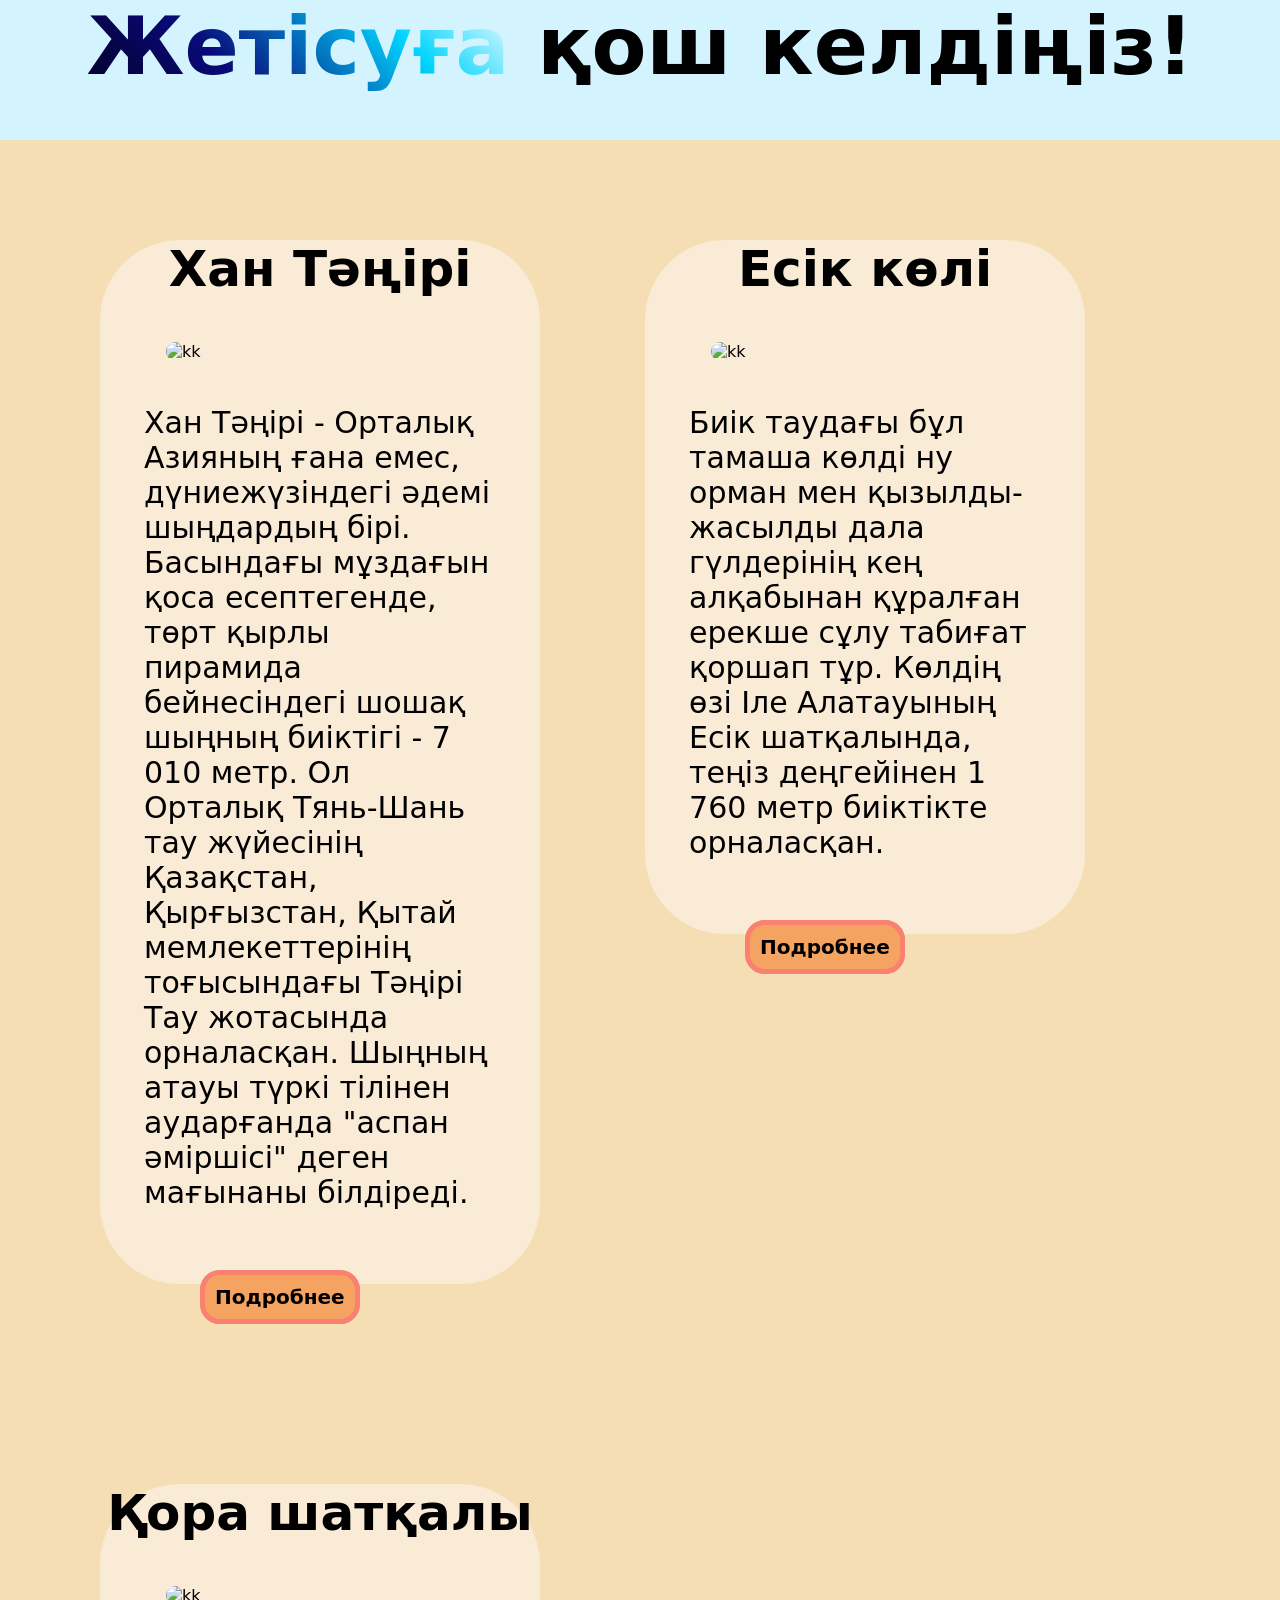
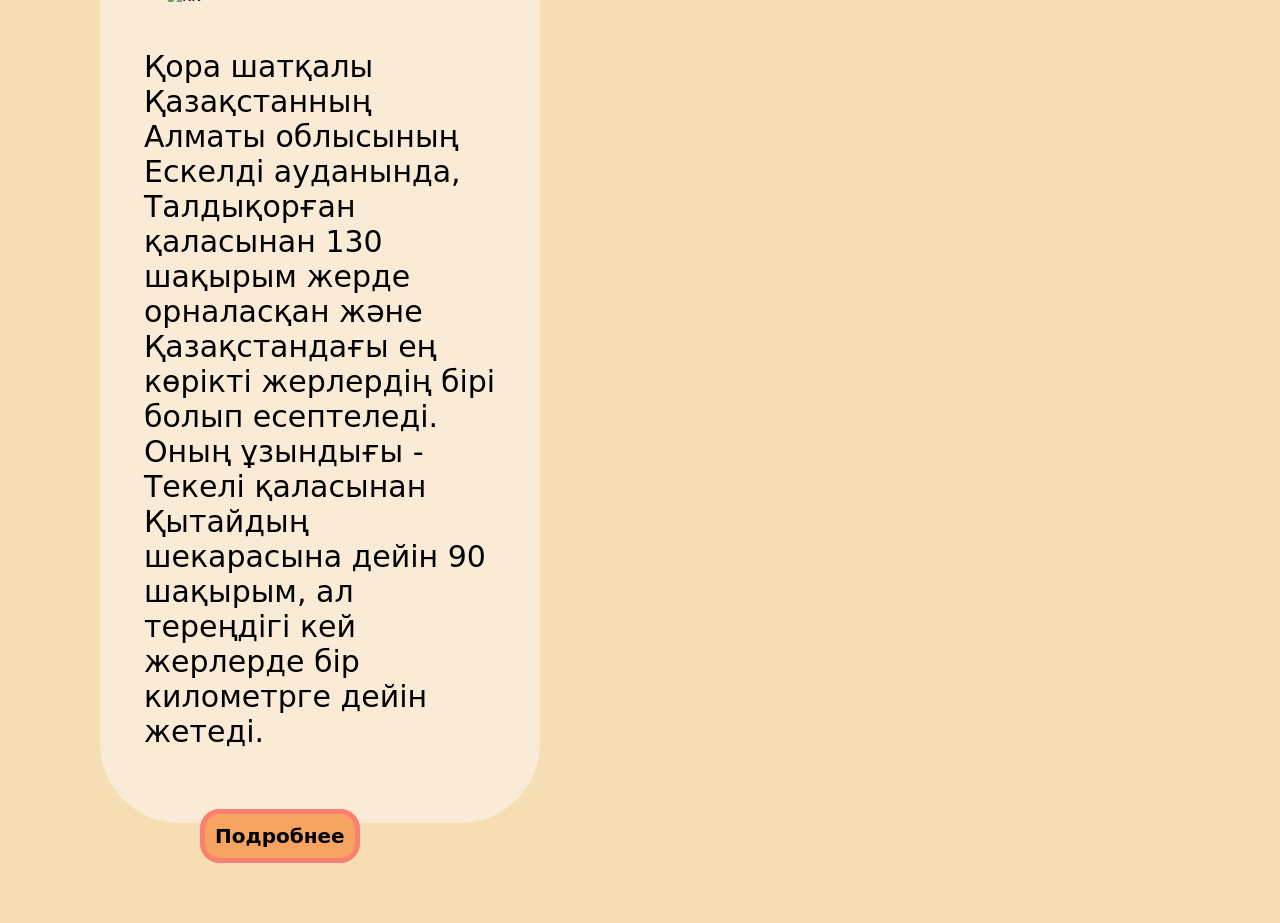
==== index.html @ 2ee6d9d5 "Add files via upload" ====
<!DOCTYPE html>
<html lang="en">
<head>
    <meta charset="UTF-8">
    <meta name="viewport" content="width=device-width, initial-scale=1.0">
    <title>Koktal Park</title>
    <link rel="stylesheet" href="style.css">
</head>
<body>
    <header>
        <h1><abbr>Жетісуға</abbr> қош келдіңіз!</h1>
        
    </header>   

    <div class="xan">
        <h1>
            Хан Тәңірі
        </h1><img src="https://tengritravel.kz/userdata/u187/2020-11/resize/0aea9342da994eb82d822da080104a45.jpeg" alt="kk" width="400px" >
   
        <div class="text1">
            Хан Тәңірі - Орталық Азияның ғана емес, дүниежүзіндегі әдемі шыңдардың бірі. Басындағы мұздағын қоса есептегенде, төрт қырлы пирамида бейнесіндегі шошақ шыңның биіктігі - 7 010 метр. Ол Орталық Тянь-Шань тау жүйесінің Қазақстан, Қырғызстан, Қытай мемлекеттерінің тоғысындағы Тәңірі Тау жотасында орналасқан. Шыңның атауы түркі тілінен аударғанда "аспан әміршісі" деген мағынаны білдіреді.
        </div>
        <div class="a1"><a href="xan.html">Подробнее</a></div>
    </div>

    <div class="esik">
        <h1>
            Есік көлі
        </h1>
        <img src="https://www.gov.kz/uploads/2022/11/7/9e03fb998c7e951c5bc4fa7c0d21a1ae_original.5734183.jpg" alt="kk" width="400px" >
        <div class="text1">
            Биік таудағы бұл тамаша көлді ну орман мен қызылды-жасылды дала 
            гүлдерінің кең алқабынан құралған ерекше сұлу табиғат қоршап тұр.
             Көлдің өзі Іле Алатауының Есік шатқалында, теңіз деңгейінен 1 760 
             метр биіктікте орналасқан.

        </div>
        <a href="esik.html">Подробнее</a>
    </div>

    <div class="ai">
        <h1>
            Қора шатқалы
        </h1><img src="https://files.kazakhstan.travel/files/public/201901/25/089987640514415db2230879570f2aed/%D0%9A%D0%BE%D1%80%D0%B01.jpg" alt="kk" width="400px" >
        <div class="text1">
            Қора шатқалы Қазақстанның Алматы облысының Ескелді ауданында, 
            Талдықорған қаласынан 130 шақырым жерде орналасқан және Қазақстандағы ең
             көрікті жерлердің бірі болып есептеледі. Оның ұзындығы - Текелі қаласынан Қытайдың 
             шекарасына дейін 90
             шақырым, ал тереңдігі кей жерлерде бір километрге дейін жетеді.
        </div>
        <a href="ai.html">Подробнее</a>
    </div>
</body>
</html>
---- style.css ----
* {
    margin: 0;
    padding: 0;
    font-family: system-ui, -apple-system, BlinkMacSystemFont, 'Segoe UI', Roboto, Oxygen, Ubuntu, Cantarell, 'Open Sans', 'Helvetica Neue', sans-serif;
}

header {
    width: auto;
    height: 140px;
    color: rgb(0, 0, 0);
    background-color: rgb(211, 243, 255);
    text-align: center;
    font-size: 40px;
}

header abbr {
    background: linear-gradient(45deg, rgba(2, 0, 36, 1) 0%, rgba(9, 9, 121, 1) 32%, rgba(0, 212, 255, 1) 72%, rgba(255, 255, 255, 1) 100%);
    background-clip: text;
    color: transparent;
}

body {
    background-color: wheat;
}

.xan,
.esik,
.ai {
    margin: 100px 0px 100px 100px;
    display: inline-block;
    width: calc(33.33% - 200px);
    border: 50px;
    background-color: antiquewhite;
    border-radius: 80px;
    vertical-align: top;
}

.xan img,
.esik img,
.ai img {
    width: 70%;
    height: auto;
    margin: 10% auto;
    display: block;
    border-radius: 50px;
}

.xan h1,
.esik h1,
.ai h1 {
    text-align: center;
    font-size: 50px;
}

.xan .text1,
.esik .text1,
.ai .text1 {
    font-size: 30px;
    margin: 0px auto;
    margin-bottom: 50px;
    max-width: 80%;
}

a {
    text-align: center;
    border: 5px solid salmon;
    background-color: sandybrown;
    border-radius: 20px;
    padding: 10px;
    text-decoration: none;
    color: black;
    font-size: 30px;
    font-weight: 800;
    margin: 400px;
    position: relative;
    top: 25px;
    transition: 300ms;
}

a:hover {
    background-color: salmon;
}

@media screen and (max-width: 1560px) {
    .xan,
    .esik,
    .ai {
        width: calc(50% - 200px);
    }

    a {
        font-size: 20px;
        margin: 100px;
    }
}

@media screen and (max-width: 720px) {
    header {
        height: 50px;
        font-size: 15px;
    }

    header abbr {
        background: linear-gradient(45deg, rgba(2, 0, 36, 1) 0%, rgba(9, 9, 121, 1) 32%, rgba(0, 212, 255, 1) 72%, rgba(255, 255, 255, 1) 100%);
        background-clip: text;
        color: transparent;
    }

    body {
        background-color: wheat;
    }

    .xan,
    .esik,
    .ai {
        margin: 5px 0px 5px 5px;
        display: inline-block;
        width: 97%;
        background-color: antiquewhite;
        border-radius: 80px;
        margin-bottom: 100px;
    }

    .xan img,
    .esik img,
    .ai img {
        width: 100%;
        height: auto;
        margin: 10px auto;
        border-radius: 50px;
    }

    .xan h1,
    .esik h1,
    .ai h1 {
        font-size: 15px;
    }

    .xan .text1,
    .esik .text1,
    .ai .text1 {
        font-size: 10px;
        margin: 10px;
        padding: 10px;
        padding-right: 5px;
        margin-bottom: 20px;
    }

    a {
        font-size: 10px;
        margin: 10px auto;
        position: relative;
        left: 43%;
    }
}
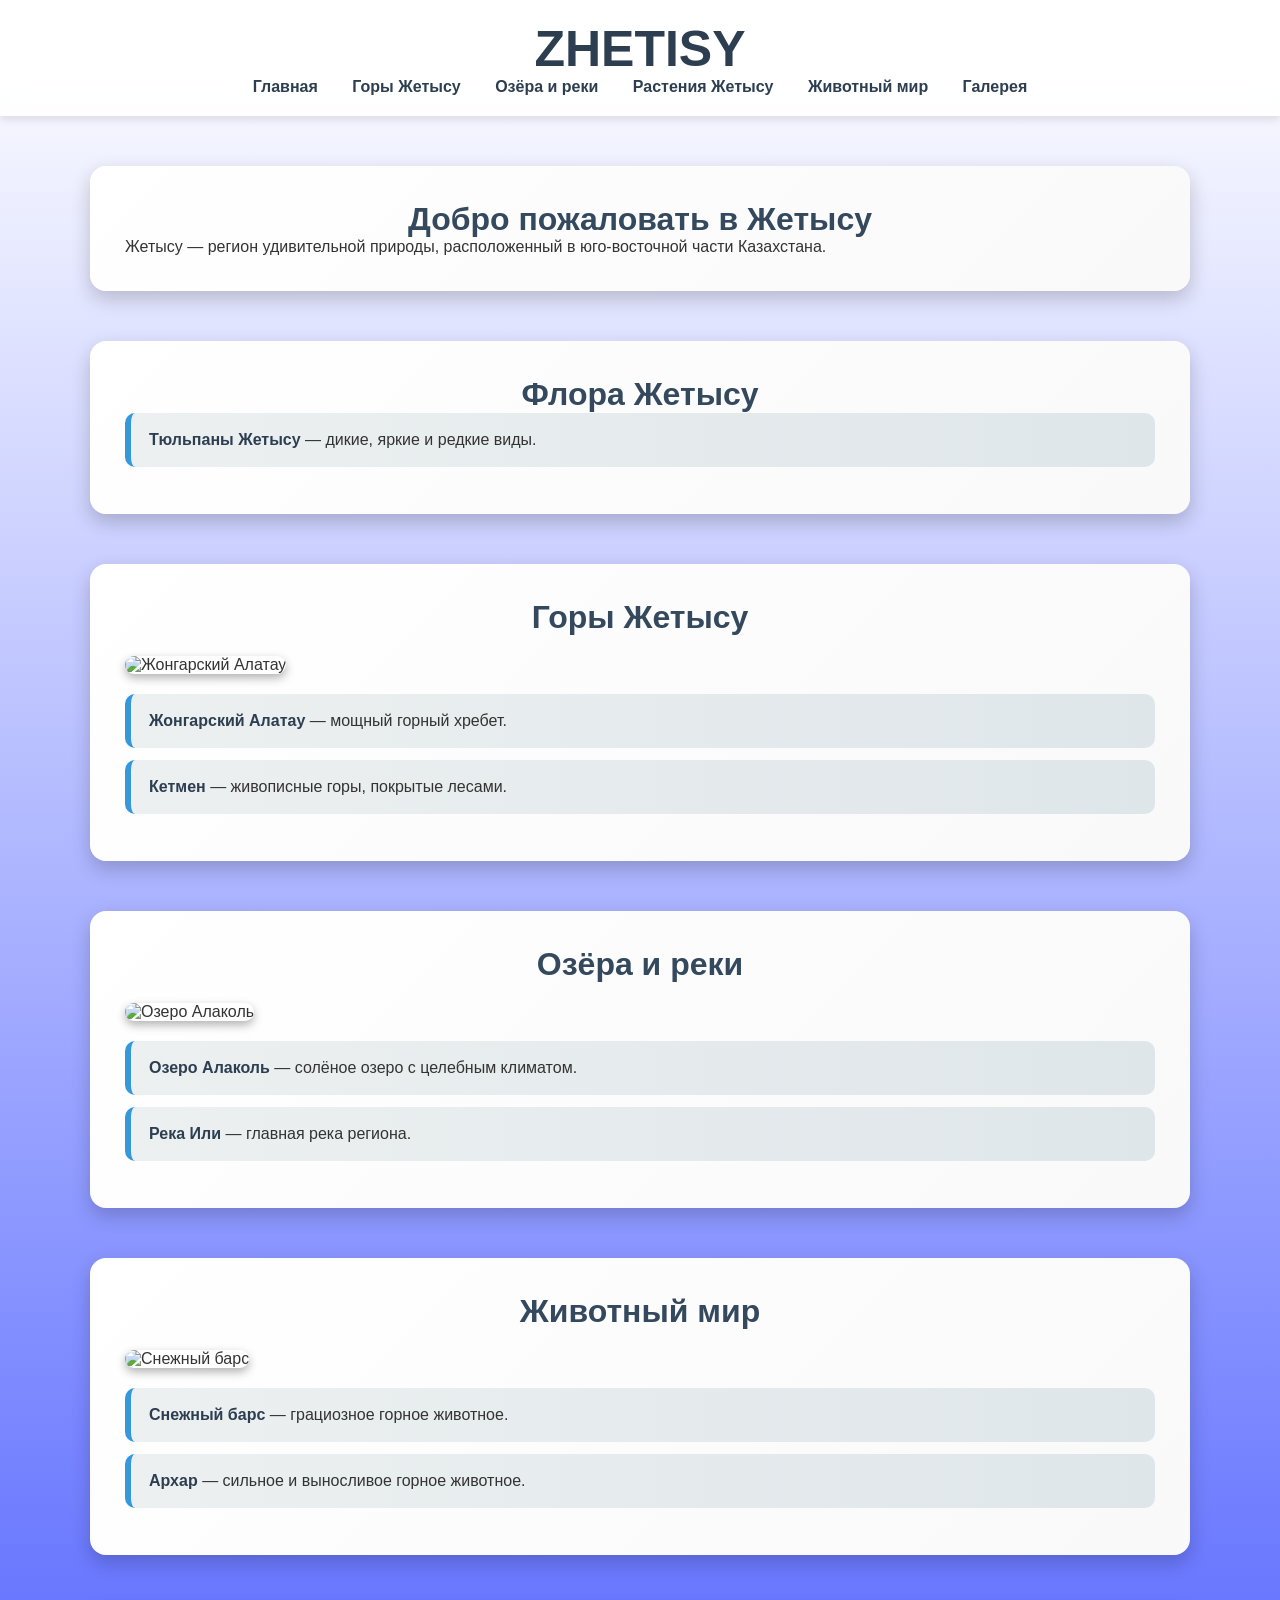
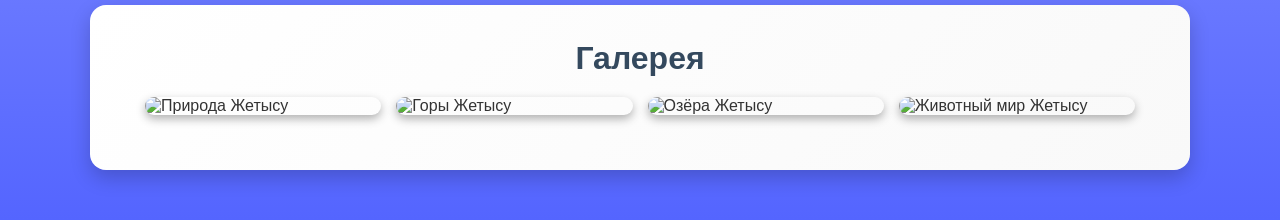
==== commit 0eb02739: "Первый коммит" ====
--- a/index.html
+++ b/index.html
@@ -1,55 +1,318 @@
-<!DOCTYPE html>
-<html lang="en">
-<head>
-    <meta charset="UTF-8">
-    <meta name="viewport" content="width=device-width, initial-scale=1.0">
-    <title>Koktal Park</title>
-    <link rel="stylesheet" href="style.css">
-</head>
-<body>
-    <header>
-        <h1><abbr>Жетісуға</abbr> қош келдіңіз!</h1>
-        
-    </header>   
-
-    <div class="xan">
-        <h1>
-            Хан Тәңірі
-        </h1><img src="https://tengritravel.kz/userdata/u187/2020-11/resize/0aea9342da994eb82d822da080104a45.jpeg" alt="kk" width="400px" >
-   
-        <div class="text1">
-            Хан Тәңірі - Орталық Азияның ғана емес, дүниежүзіндегі әдемі шыңдардың бірі. Басындағы мұздағын қоса есептегенде, төрт қырлы пирамида бейнесіндегі шошақ шыңның биіктігі - 7 010 метр. Ол Орталық Тянь-Шань тау жүйесінің Қазақстан, Қырғызстан, Қытай мемлекеттерінің тоғысындағы Тәңірі Тау жотасында орналасқан. Шыңның атауы түркі тілінен аударғанда "аспан әміршісі" деген мағынаны білдіреді.
-        </div>
-        <div class="a1"><a href="xan.html">Подробнее</a></div>
-    </div>
-
-    <div class="esik">
-        <h1>
-            Есік көлі
-        </h1>
-        <img src="https://www.gov.kz/uploads/2022/11/7/9e03fb998c7e951c5bc4fa7c0d21a1ae_original.5734183.jpg" alt="kk" width="400px" >
-        <div class="text1">
-            Биік таудағы бұл тамаша көлді ну орман мен қызылды-жасылды дала 
-            гүлдерінің кең алқабынан құралған ерекше сұлу табиғат қоршап тұр.
-             Көлдің өзі Іле Алатауының Есік шатқалында, теңіз деңгейінен 1 760 
-             метр биіктікте орналасқан.
-
-        </div>
-        <a href="esik.html">Подробнее</a>
-    </div>
-
-    <div class="ai">
-        <h1>
-            Қора шатқалы
-        </h1><img src="https://files.kazakhstan.travel/files/public/201901/25/089987640514415db2230879570f2aed/%D0%9A%D0%BE%D1%80%D0%B01.jpg" alt="kk" width="400px" >
-        <div class="text1">
-            Қора шатқалы Қазақстанның Алматы облысының Ескелді ауданында, 
-            Талдықорған қаласынан 130 шақырым жерде орналасқан және Қазақстандағы ең
-             көрікті жерлердің бірі болып есептеледі. Оның ұзындығы - Текелі қаласынан Қытайдың 
-             шекарасына дейін 90
-             шақырым, ал тереңдігі кей жерлерде бір километрге дейін жетеді.
-        </div>
-        <a href="ai.html">Подробнее</a>
-    </div>
-</body>
-</html>+<!DOCTYPE html>
+<html lang="ru">
+<head>
+  <meta charset="UTF-8">
+  <meta name="viewport" content="width=device-width, initial-scale=1.0">
+  <title>Тур по Жетысу</title>
+  <style>
+    * {
+      margin: 0;
+      padding: 0;
+      box-sizing: border-box;
+      font-family: 'Trebuchet MS', sans-serif;
+      scroll-behavior: smooth;
+    }
+
+    body {
+      background: linear-gradient(180deg, #ffffff 0%, #5465ff 100%);
+      color: #333;
+    }
+
+    header {
+      background: rgba(255, 255, 255, 0.9);
+      backdrop-filter: blur(10px);
+      box-shadow: 0 4px 8px rgba(0, 0, 0, 0.1);
+      text-align: center;
+      padding: 20px 0;
+    }
+
+    header h1 {
+      font-size: 50px;
+      font-weight: bold;
+      color: #2c3e50;
+      text-transform: uppercase;
+    }
+
+    nav a {
+      text-decoration: none;
+      color: #2c3e50;
+      padding: 15px;
+      font-weight: bold;
+      transition: all 0.3s ease-in-out;
+    }
+
+    nav a:hover {
+      color: #3498db;
+      text-shadow: 0px 0px 5px rgba(52, 152, 219, 0.5);
+    }
+
+    .container {
+      max-width: 1100px;
+      margin: 50px auto;
+      padding: 35px;
+      background: linear-gradient(135deg, #ffffff, #f9f9f9);
+      border-radius: 16px;
+      box-shadow: 0 8px 20px rgba(0, 0, 0, 0.2);
+      transition: all 0.3s ease-in-out;
+    }
+
+    .container:hover {
+      transform: scale(1.03);
+    }
+
+    h2 {
+      text-align: center;
+      font-size: 32px;
+      color: #34495e;
+      font-weight: bold;
+    }
+
+    .gallery {
+  display: grid;
+  grid-template-columns: repeat(auto-fit, minmax(200px, 1fr));
+  gap: 15px;
+  padding: 20px;
+}
+
+.gallery-item {
+  width: 100%;
+  height: auto;
+  border-radius: 10px;
+  box-shadow: 0 4px 10px rgba(0, 0, 0, 0.3);
+  cursor: pointer;
+  transition: transform 0.3s ease-in-out;
+}
+
+.gallery-item:hover {
+  transform: scale(1.05);
+}
+
+.popup {
+  display: none;
+  position: fixed;
+  top: 0; left: 0;
+  width: 100%; height: 100%;
+  background: rgba(0, 0, 0, 0.8);
+  justify-content: center;
+  align-items: center;
+}
+
+.popup img {
+  max-width: 80%;
+  border-radius: 10px;
+}
+
+.close {
+  position: absolute;
+  top: 20px; right: 30px;
+  font-size: 30px;
+  color: white;
+  cursor: pointer;
+}
+
+    ul {
+      list-style: none;
+      padding: 0;
+    }
+
+    li {
+      padding: 18px;
+      background: linear-gradient(90deg, #ecf0f1, #dfe6e9);
+      border-left: 6px solid #3498db;
+      margin-bottom: 12px;
+      border-radius: 10px;
+      transition: all 0.3s ease-in-out;
+    }
+
+    li:hover {
+      background: #3498db;
+      color: white;
+      transform: scale(1.05);
+    }
+
+    a {
+      text-decoration: none;
+      font-weight: bold;
+      color: #2c3e50;
+    }
+
+    a:hover {
+      color: #3498db;
+    }
+    .image {
+    width: 100%;
+    height: auto;
+    border-radius: 10px;
+    margin: 20px 0;
+    box-shadow: 0 4px 10px rgba(0, 0, 0, 0.3);
+    transition: transform 0.3s ease-in-out;
+}
+
+.image:hover {
+    transform: scale(1.05);
+}
+.image {
+    width: 100%;
+    height: auto;
+    border-radius: 10px;
+    margin: 20px 0;
+    box-shadow: 0 4px 10px rgba(0, 0, 0, 0.3);
+    transition: transform 0.3s ease-in-out;
+}
+
+.image:hover {
+    transform: scale(1.05);
+}
+
+.container {
+    opacity: 0;
+    transform: translateY(30px);
+    animation: fadeIn 1s ease-in-out forwards;
+}
+
+@keyframes fadeIn {
+    from {
+        opacity: 0;
+        transform: translateY(30px);
+    }
+    to {
+        opacity: 1;
+        transform: translateY(0);
+    }
+}
+
+.container {
+    opacity: 0;
+    transform: translateY(30px);
+    animation: fadeIn 1s ease-in-out forwards;
+}
+.container a:hover{
+    color: white;
+}
+@keyframes fadeIn {
+    from {
+        opacity: 0;
+        transform: translateY(30px);
+    }
+    to {
+        opacity: 1;
+        transform: translateY(0);
+    }
+}
+button {
+    display: block;
+    width: 100%;
+    padding: 14px;
+    background: linear-gradient(45deg, #27ae60, #2ecc71);
+    color: white;
+    font-size: 20px;
+    font-weight: bold;
+    border-radius: 8px;
+    transition: all 0.3s ease-in-out;
+    border: none;
+    cursor: pointer;
+}
+button {
+    background: linear-gradient(45deg, #27ae60, #2ecc71);
+    transition: background 0.3s ease-in-out, transform 0.3s ease-in-out;
+}
+
+button:hover {
+    background: linear-gradient(45deg, #2ecc71, #27ae60);
+    transform: scale(1.07);
+}
+
+
+form input,
+form textarea {
+    width: 100%;
+    padding: 14px;
+    border: 2px solid #ccc;
+    border-radius: 8px;
+    font-size: 17px;
+}
+  </style>
+</head>
+<body>
+  <header>
+    <h1>Zhetisy</h1>
+    <nav>
+      <a href="#home">Главная</a>
+      <a href="#mountain">Горы Жетысу</a>
+      <a href="#lake">Озёра и реки</a>
+      <a href="#flora">Растения Жетысу</a>
+      <a href="#nature">Животный мир</a>
+      <a href="#galery">Галерея</a>
+    </nav>
+  </header>
+
+  <main>
+    <div id="home" class="container">
+      <h2>Добро пожаловать в Жетысу</h2>
+      <p>Жетысу — регион удивительной природы, расположенный в юго-восточной части Казахстана.</p>
+    </div>
+    <div id="flora" class="container">
+      <h2>Флора Жетысу</h2>
+      <ul>
+        <li><a href="https://ru.wikipedia.org/wiki/Тюльпан" target="_blank">Тюльпаны Жетысу</a> — дикие, яркие и редкие виды.</li>
+      </ul>
+    </div>
+
+    <div id="mountain" class="container">
+        <h2>Горы Жетысу</h2>
+        <img src="https://www.cojeco.cz/images/descript/be762baf966b283d77b753cf32f0f82e.jpeg" alt="Жонгарский Алатау" class="image">
+        <ul>
+          <li><a href="https://ru.wikipedia.org/wiki/Жонгарский_Алатау" target="_blank">Жонгарский Алатау</a> — мощный горный хребет.</li>
+          <li><a href="https://ru.wikipedia.org/wiki/Кетмен" target="_blank">Кетмен</a> — живописные горы, покрытые лесами.</li>
+        </ul>
+      </div>
+      
+      <div id="lake" class="container">
+        <h2>Озёра и реки</h2>
+        <img src="https://kompastour.com/useruploads/regions/region_5998b7edc5.jpg" alt="Озеро Алаколь" class="image">
+        <ul>
+          <li><a href="https://ru.wikipedia.org/wiki/Алаколь" target="_blank">Озеро Алаколь</a> — солёное озеро с целебным климатом.</li>
+          <li><a href="https://ru.wikipedia.org/wiki/Река_Или" target="_blank">Река Или</a> — главная река региона.</li>
+        </ul>
+      </div>
+      
+      <div id="nature" class="container">
+        <h2>Животный мир</h2>
+        <img src="https://avatars.mds.yandex.net/i?id=8598269b0e5f6b8e851aecb0afdc397266394f4f-9843573-images-thumbs&n=13" alt="Снежный барс" class="image">
+        <ul>
+          <li><a href="https://ru.wikipedia.org/wiki/Ирбис" target="_blank">Снежный барс</a> — грациозное горное животное.</li>
+          <li><a href="https://ru.wikipedia.org/wiki/Архар" target="_blank">Архар</a> — сильное и выносливое горное животное.</li>
+        </ul>
+      </div>
+      
+      <div id="galery" class="container">
+        <h2>Галерея</h2>
+        <div class="gallery">
+          <img src="https://www.gov.kz/uploads/2024/5/20/801f74355b4aac23570cc4508539d36b_original.6506497.JPG" alt="Природа Жетысу" class="gallery-item">
+          <img src="https://www.cojeco.cz/images/descript/be762baf966b283d77b753cf32f0f82e.jpeg" alt="Горы Жетысу" class="gallery-item">
+          <img src="https://kompastour.com/useruploads/regions/region_5998b7edc5.jpg" alt="Озёра Жетысу" class="gallery-item">
+          <img src="https://avatars.mds.yandex.net/i?id=8598269b0e5f6b8e851aecb0afdc397266394f4f-9843573-images-thumbs&n=13" alt="Животный мир Жетысу" class="gallery-item">
+        </div>
+        <div id="popup" class="popup">
+          <span class="close">&times;</span>
+          <img id="popup-img" src="" alt="Просмотр">
+        </div>
+      </div>
+      
+
+  </main>
+  <script>
+    document.querySelectorAll('.gallery-item').forEach(img => {
+  img.addEventListener('click', () => {
+    document.getElementById('popup-img').src = img.src;
+    document.getElementById('popup').style.display = 'flex';
+  });
+});
+
+document.querySelector('.close').addEventListener('click', () => {
+  document.getElementById('popup').style.display = 'none';
+});
+
+  </script>
+</body>
+</html>
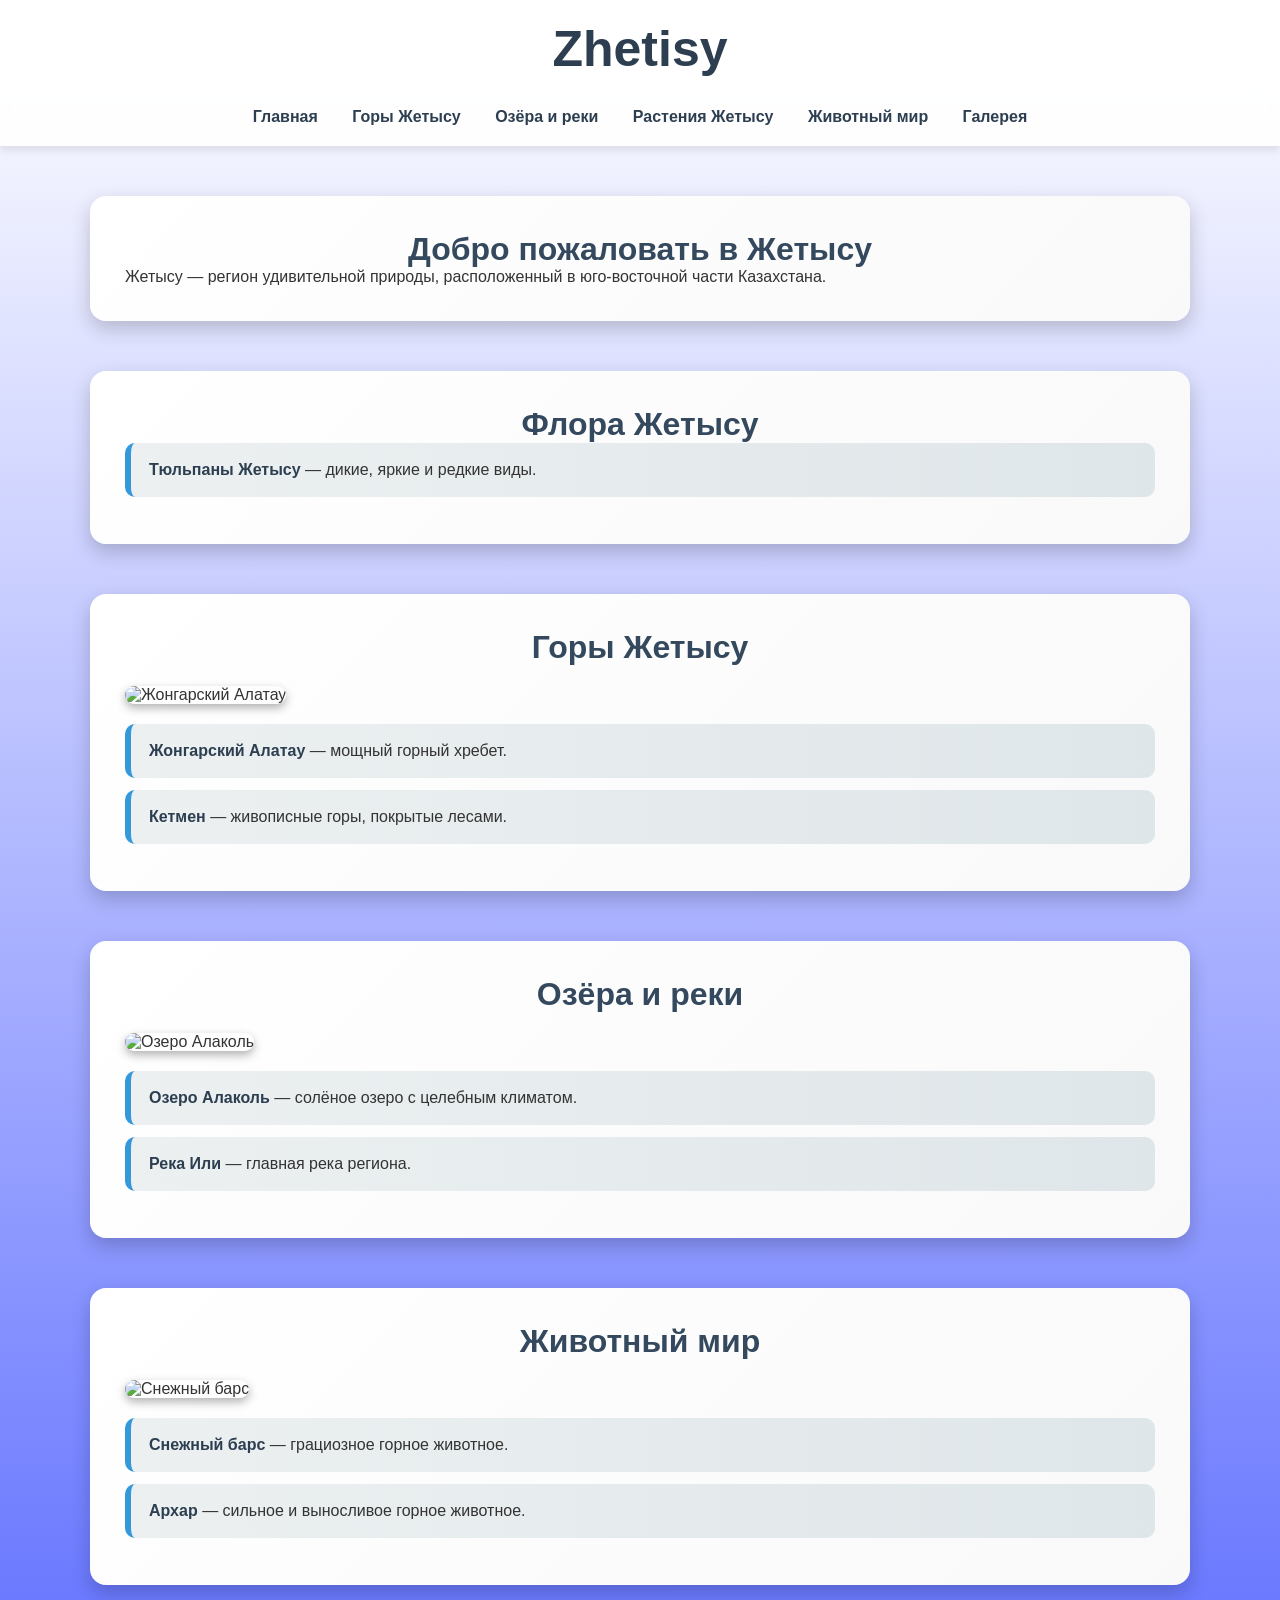
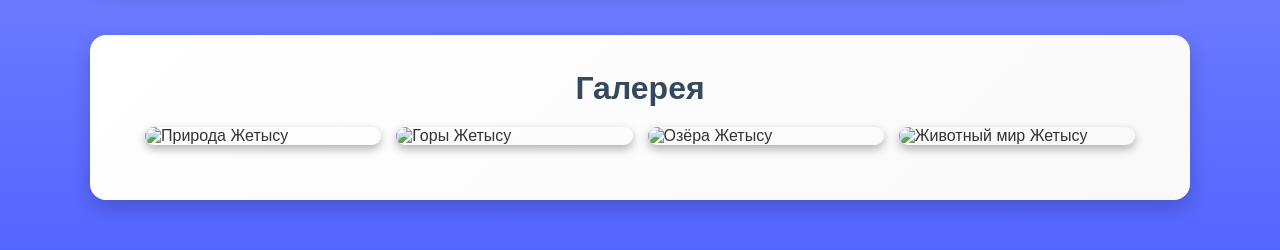
==== commit d8facc27: "Первый коммит" ====
--- a/index.html
+++ b/index.html
@@ -4,234 +4,7 @@
   <meta charset="UTF-8">
   <meta name="viewport" content="width=device-width, initial-scale=1.0">
   <title>Тур по Жетысу</title>
-  <style>
-    * {
-      margin: 0;
-      padding: 0;
-      box-sizing: border-box;
-      font-family: 'Trebuchet MS', sans-serif;
-      scroll-behavior: smooth;
-    }
-
-    body {
-      background: linear-gradient(180deg, #ffffff 0%, #5465ff 100%);
-      color: #333;
-    }
-
-    header {
-      background: rgba(255, 255, 255, 0.9);
-      backdrop-filter: blur(10px);
-      box-shadow: 0 4px 8px rgba(0, 0, 0, 0.1);
-      text-align: center;
-      padding: 20px 0;
-    }
-
-    header h1 {
-      font-size: 50px;
-      font-weight: bold;
-      color: #2c3e50;
-      text-transform: uppercase;
-    }
-
-    nav a {
-      text-decoration: none;
-      color: #2c3e50;
-      padding: 15px;
-      font-weight: bold;
-      transition: all 0.3s ease-in-out;
-    }
-
-    nav a:hover {
-      color: #3498db;
-      text-shadow: 0px 0px 5px rgba(52, 152, 219, 0.5);
-    }
-
-    .container {
-      max-width: 1100px;
-      margin: 50px auto;
-      padding: 35px;
-      background: linear-gradient(135deg, #ffffff, #f9f9f9);
-      border-radius: 16px;
-      box-shadow: 0 8px 20px rgba(0, 0, 0, 0.2);
-      transition: all 0.3s ease-in-out;
-    }
-
-    .container:hover {
-      transform: scale(1.03);
-    }
-
-    h2 {
-      text-align: center;
-      font-size: 32px;
-      color: #34495e;
-      font-weight: bold;
-    }
-
-    .gallery {
-  display: grid;
-  grid-template-columns: repeat(auto-fit, minmax(200px, 1fr));
-  gap: 15px;
-  padding: 20px;
-}
-
-.gallery-item {
-  width: 100%;
-  height: auto;
-  border-radius: 10px;
-  box-shadow: 0 4px 10px rgba(0, 0, 0, 0.3);
-  cursor: pointer;
-  transition: transform 0.3s ease-in-out;
-}
-
-.gallery-item:hover {
-  transform: scale(1.05);
-}
-
-.popup {
-  display: none;
-  position: fixed;
-  top: 0; left: 0;
-  width: 100%; height: 100%;
-  background: rgba(0, 0, 0, 0.8);
-  justify-content: center;
-  align-items: center;
-}
-
-.popup img {
-  max-width: 80%;
-  border-radius: 10px;
-}
-
-.close {
-  position: absolute;
-  top: 20px; right: 30px;
-  font-size: 30px;
-  color: white;
-  cursor: pointer;
-}
-
-    ul {
-      list-style: none;
-      padding: 0;
-    }
-
-    li {
-      padding: 18px;
-      background: linear-gradient(90deg, #ecf0f1, #dfe6e9);
-      border-left: 6px solid #3498db;
-      margin-bottom: 12px;
-      border-radius: 10px;
-      transition: all 0.3s ease-in-out;
-    }
-
-    li:hover {
-      background: #3498db;
-      color: white;
-      transform: scale(1.05);
-    }
-
-    a {
-      text-decoration: none;
-      font-weight: bold;
-      color: #2c3e50;
-    }
-
-    a:hover {
-      color: #3498db;
-    }
-    .image {
-    width: 100%;
-    height: auto;
-    border-radius: 10px;
-    margin: 20px 0;
-    box-shadow: 0 4px 10px rgba(0, 0, 0, 0.3);
-    transition: transform 0.3s ease-in-out;
-}
-
-.image:hover {
-    transform: scale(1.05);
-}
-.image {
-    width: 100%;
-    height: auto;
-    border-radius: 10px;
-    margin: 20px 0;
-    box-shadow: 0 4px 10px rgba(0, 0, 0, 0.3);
-    transition: transform 0.3s ease-in-out;
-}
-
-.image:hover {
-    transform: scale(1.05);
-}
-
-.container {
-    opacity: 0;
-    transform: translateY(30px);
-    animation: fadeIn 1s ease-in-out forwards;
-}
-
-@keyframes fadeIn {
-    from {
-        opacity: 0;
-        transform: translateY(30px);
-    }
-    to {
-        opacity: 1;
-        transform: translateY(0);
-    }
-}
-
-.container {
-    opacity: 0;
-    transform: translateY(30px);
-    animation: fadeIn 1s ease-in-out forwards;
-}
-.container a:hover{
-    color: white;
-}
-@keyframes fadeIn {
-    from {
-        opacity: 0;
-        transform: translateY(30px);
-    }
-    to {
-        opacity: 1;
-        transform: translateY(0);
-    }
-}
-button {
-    display: block;
-    width: 100%;
-    padding: 14px;
-    background: linear-gradient(45deg, #27ae60, #2ecc71);
-    color: white;
-    font-size: 20px;
-    font-weight: bold;
-    border-radius: 8px;
-    transition: all 0.3s ease-in-out;
-    border: none;
-    cursor: pointer;
-}
-button {
-    background: linear-gradient(45deg, #27ae60, #2ecc71);
-    transition: background 0.3s ease-in-out, transform 0.3s ease-in-out;
-}
-
-button:hover {
-    background: linear-gradient(45deg, #2ecc71, #27ae60);
-    transform: scale(1.07);
-}
-
-
-form input,
-form textarea {
-    width: 100%;
-    padding: 14px;
-    border: 2px solid #ccc;
-    border-radius: 8px;
-    font-size: 17px;
-}
-  </style>
+<link rel="stylesheet" href="main.css">
 </head>
 <body>
   <header>
@@ -301,17 +74,7 @@
       
 
   </main>
-  <script>
-    document.querySelectorAll('.gallery-item').forEach(img => {
-  img.addEventListener('click', () => {
-    document.getElementById('popup-img').src = img.src;
-    document.getElementById('popup').style.display = 'flex';
-  });
-});
-
-document.querySelector('.close').addEventListener('click', () => {
-  document.getElementById('popup').style.display = 'none';
-});
+  <script src="/Zhetisy/script.js">
 
   </script>
 </body>
--- a/main.css
+++ b/main.css
@@ -0,0 +1,237 @@
+* {
+    margin: 0;
+    padding: 0;
+    box-sizing: border-box;
+    font-family: 'Trebuchet MS', sans-serif;
+    scroll-behavior: smooth;
+  }
+
+  body {
+    background: linear-gradient(180deg, #ffffff 0%, #5465ff 100%);
+    color: #333;
+  }
+  nav{
+      margin-top: 30px;
+  }
+  header {
+    background: rgba(255, 255, 255, 0.9);
+    backdrop-filter: blur(10px);
+    box-shadow: 0 4px 8px rgba(0, 0, 0, 0.1);
+    text-align: center;
+    padding: 20px 0;
+  }
+
+  header h1 {
+    font-size: 50px;
+    font-weight: bold;
+    color: #2c3e50;
+  }
+
+  nav a {
+    text-decoration: none;
+    color: #2c3e50;
+    padding: 15px;
+    font-weight: bold;
+    transition: all 0.3s ease-in-out;
+  }
+
+  nav a:hover {
+    color: #3498db;
+    text-shadow: 0px 0px 5px rgba(52, 152, 219, 0.5);
+  }
+
+  .container {
+    max-width: 1100px;
+    margin: 50px auto;
+    padding: 35px;
+    background: linear-gradient(135deg, #ffffff, #f9f9f9);
+    border-radius: 16px;
+    box-shadow: 0 8px 20px rgba(0, 0, 0, 0.2);
+    transition: all 0.3s ease-in-out;
+  }
+
+  .container:hover {
+    transform: scale(1.03);
+  }
+
+  h2 {
+    text-align: center;
+    font-size: 32px;
+    color: #34495e;
+    font-weight: bold;
+  }
+
+  .gallery {
+display: grid;
+grid-template-columns: repeat(auto-fit, minmax(200px, 1fr));
+gap: 15px;
+padding: 20px;
+}
+
+.gallery-item {
+width: 100%;
+height: auto;
+border-radius: 10px;
+box-shadow: 0 4px 10px rgba(0, 0, 0, 0.3);
+cursor: pointer;
+transition: transform 0.3s ease-in-out;
+}
+
+.gallery-item:hover {
+transform: scale(1.05);
+}
+
+.popup {
+display: none;
+position: fixed;
+top: 0; left: 0;
+width: 100%; height: 100%;
+background: rgba(0, 0, 0, 0.8);
+justify-content: center;
+align-items: center;
+}
+
+.popup img {
+max-width: 80%;
+border-radius: 10px;
+}
+
+.close {
+position: absolute;
+top: 20px; right: 30px;
+font-size: 30px;
+color: white;
+cursor: pointer;
+}
+
+  ul {
+    list-style: none;
+    padding: 0;
+  }
+
+  li {
+    padding: 18px;
+    background: linear-gradient(90deg, #ecf0f1, #dfe6e9);
+    border-left: 6px solid #3498db;
+    margin-bottom: 12px;
+    border-radius: 10px;
+    transition: all 0.3s ease-in-out;
+  }
+
+  li:hover {
+    background: #3498db;
+    color: white;
+    transform: scale(1.05);
+  }
+
+  a {
+    text-decoration: none;
+    font-weight: bold;
+    color: #2c3e50;
+  }
+
+  a:hover {
+    color: #3498db;
+  }
+  .image {
+  width: 100%;
+  height: auto;
+  border-radius: 10px;
+  margin: 20px 0;
+  box-shadow: 0 4px 10px rgba(0, 0, 0, 0.3);
+  transition: transform 0.3s ease-in-out;
+}
+
+.image:hover {
+  transform: scale(1.05);
+}
+.image {
+  width: 100%;
+  height: auto;
+  border-radius: 10px;
+  margin: 20px 0;
+  box-shadow: 0 4px 10px rgba(0, 0, 0, 0.3);
+  transition: transform 0.3s ease-in-out;
+}
+
+.image:hover {
+  transform: scale(1.05);
+}
+
+.container {
+  opacity: 0;
+  transform: translateY(30px);
+  animation: fadeIn 1s ease-in-out forwards;
+}
+
+@keyframes fadeIn {
+  from {
+      opacity: 0;
+      transform: translateY(30px);
+  }
+  to {
+      opacity: 1;
+      transform: translateY(0);
+  }
+}
+
+.container {
+  opacity: 0;
+  transform: translateY(30px);
+  animation: fadeIn 1s ease-in-out forwards;
+}
+.container a:hover{
+  color: white;
+}
+@keyframes fadeIn {
+  from {
+      opacity: 0;
+      transform: translateY(30px);
+  }
+  to {
+      opacity: 1;
+      transform: translateY(0);
+  }
+}
+button {
+  display: block;
+  width: 100%;
+  padding: 14px;
+  background: linear-gradient(45deg, #27ae60, #2ecc71);
+  color: white;
+  font-size: 20px;
+  font-weight: bold;
+  border-radius: 8px;
+  transition: all 0.3s ease-in-out;
+  border: none;
+  cursor: pointer;
+}
+button {
+  background: linear-gradient(45deg, #27ae60, #2ecc71);
+  transition: background 0.3s ease-in-out, transform 0.3s ease-in-out;
+}
+
+button:hover {
+  background: linear-gradient(45deg, #2ecc71, #27ae60);
+  transform: scale(1.07);
+}
+
+
+form input,
+form textarea {
+  width: 100%;
+  padding: 14px;
+  border: 2px solid #ccc;
+  border-radius: 8px;
+  font-size: 17px;
+}
+.container {
+    opacity: 0;
+    transform: translateY(30px);
+    transition: opacity 0.6s ease-out, transform 0.6s ease-out;
+}
+
+.container.loaded {
+    opacity: 1;
+    transform: translateY(0);
+}
